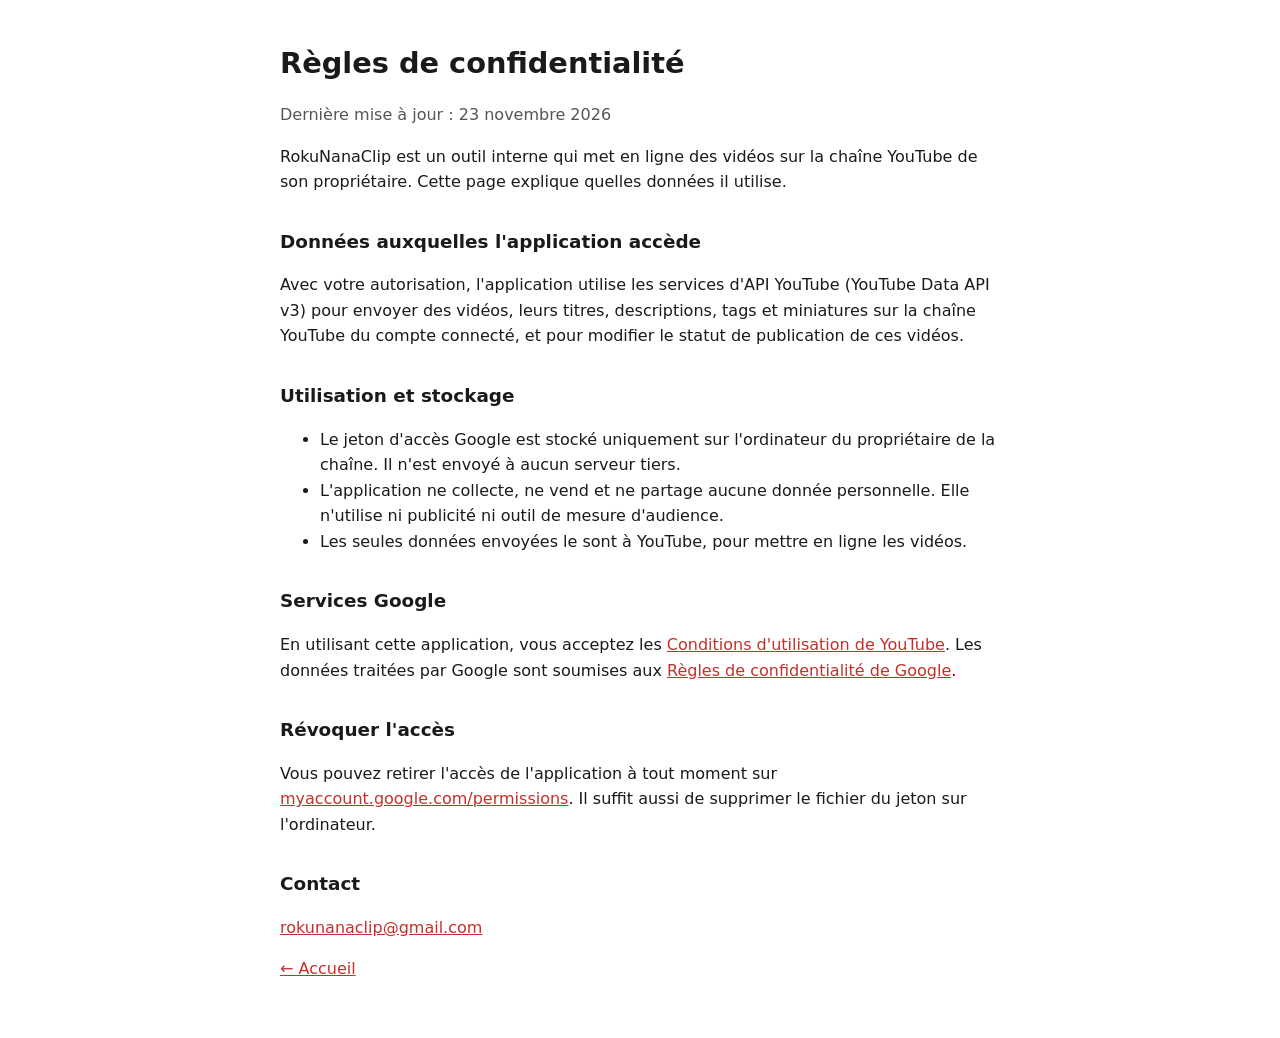
==== privacy.html @ c2d475ef "Home and privacy pages for the RokuNanaClip OAuth consent screen Co-Authored-By: Claude Opus 5.5 <no" ====
<!doctype html>
<html lang="fr"><head><meta charset="utf-8"><meta name="viewport" content="width=device-width,initial-scale=1">
<title>Confidentialité RokuNanaClip</title><link rel="stylesheet" href="style.css"></head>
<body><main>
<h1>Règles de confidentialité</h1>
<p class="muted">Dernière mise à jour : 23 novembre 2026</p>
<p>RokuNanaClip est un outil interne qui met en ligne des vidéos sur la chaîne YouTube de son propriétaire. Cette page explique quelles données il utilise.</p>
<h2>Données auxquelles l'application accède</h2>
<p>Avec votre autorisation, l'application utilise les services d'API YouTube (YouTube Data API v3) pour envoyer des vidéos, leurs titres, descriptions, tags et miniatures sur la chaîne YouTube du compte connecté, et pour modifier le statut de publication de ces vidéos.</p>
<h2>Utilisation et stockage</h2>
<ul>
<li>Le jeton d'accès Google est stocké uniquement sur l'ordinateur du propriétaire de la chaîne. Il n'est envoyé à aucun serveur tiers.</li>
<li>L'application ne collecte, ne vend et ne partage aucune donnée personnelle. Elle n'utilise ni publicité ni outil de mesure d'audience.</li>
<li>Les seules données envoyées le sont à YouTube, pour mettre en ligne les vidéos.</li>
</ul>
<h2>Services Google</h2>
<p>En utilisant cette application, vous acceptez les <a href="https://www.youtube.com/t/terms">Conditions d'utilisation de YouTube</a>. Les données traitées par Google sont soumises aux <a href="https://policies.google.com/privacy">Règles de confidentialité de Google</a>.</p>
<h2>Révoquer l'accès</h2>
<p>Vous pouvez retirer l'accès de l'application à tout moment sur <a href="https://myaccount.google.com/permissions">myaccount.google.com/permissions</a>. Il suffit aussi de supprimer le fichier du jeton sur l'ordinateur.</p>
<h2>Contact</h2>
<p><a href="mailto:rokunanaclip@gmail.com">rokunanaclip@gmail.com</a></p>
<p><a href="index.html">← Accueil</a></p>
</main></body></html>
---- style.css ----
:root{--bg:#fff;--fg:#1a1a1a;--muted:#555;--accent:#c4302b}
@media (prefers-color-scheme:dark){:root{--bg:#141414;--fg:#eee;--muted:#aaa;--accent:#ff5c55}}
body{margin:0;background:var(--bg);color:var(--fg);font:16px/1.6 system-ui,-apple-system,Segoe UI,Roboto,sans-serif}
main{max-width:720px;margin:0 auto;padding:40px 16px}
h1{font-size:1.8rem;margin:0 0 .5rem}h2{font-size:1.15rem;margin-top:2rem}
a{color:var(--accent)}p.muted,footer{color:var(--muted)}footer{margin-top:3rem;font-size:.9rem}
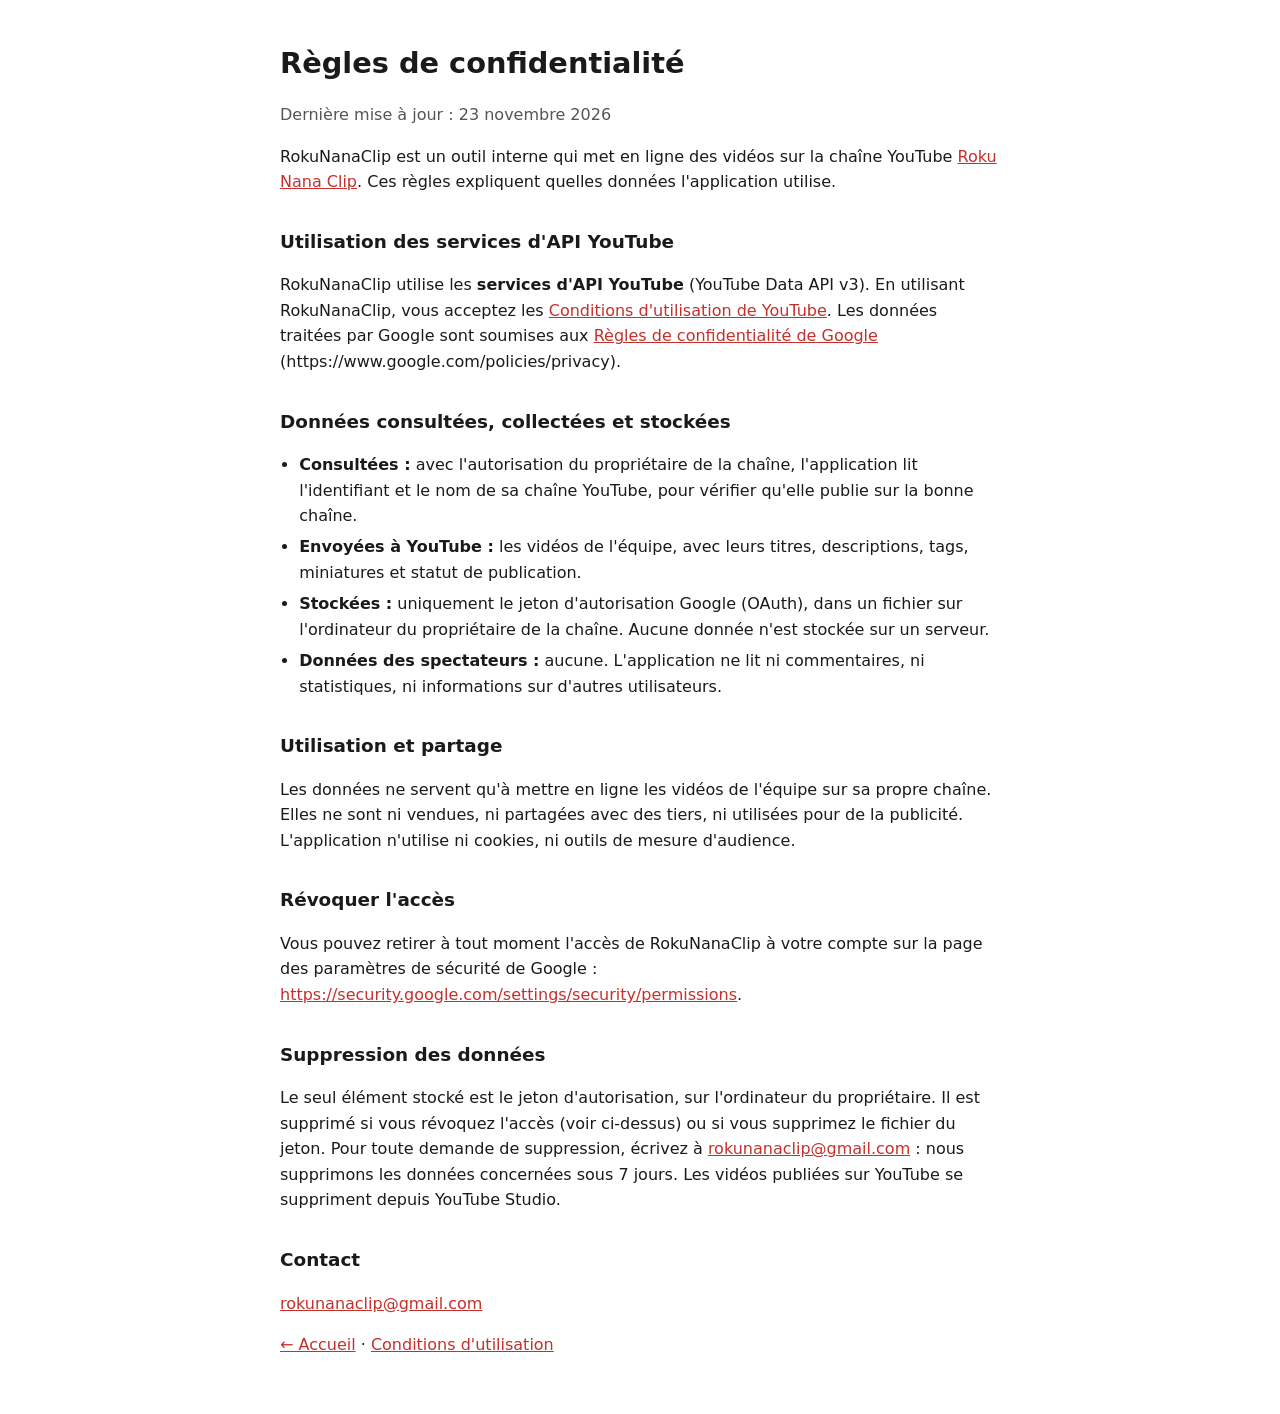
==== commit 57c9a397: "Privacy: YouTube API Services, Google privacy link, revocation, deletion; add terms page; YouTube li" ====
--- a/privacy.html
+++ b/privacy.html
@@ -4,20 +4,29 @@
 <body><main>
 <h1>Règles de confidentialité</h1>
 <p class="muted">Dernière mise à jour : 23 novembre 2026</p>
-<p>RokuNanaClip est un outil interne qui met en ligne des vidéos sur la chaîne YouTube de son propriétaire. Cette page explique quelles données il utilise.</p>
-<h2>Données auxquelles l'application accède</h2>
-<p>Avec votre autorisation, l'application utilise les services d'API YouTube (YouTube Data API v3) pour envoyer des vidéos, leurs titres, descriptions, tags et miniatures sur la chaîne YouTube du compte connecté, et pour modifier le statut de publication de ces vidéos.</p>
-<h2>Utilisation et stockage</h2>
+<p>RokuNanaClip est un outil interne qui met en ligne des vidéos sur la chaîne YouTube <a href="https://www.youtube.com/@rokunanaclip">Roku Nana Clip</a>. Ces règles expliquent quelles données l'application utilise.</p>
+
+<h2>Utilisation des services d'API YouTube</h2>
+<p>RokuNanaClip utilise les <strong>services d'API YouTube</strong> (YouTube Data API v3). En utilisant RokuNanaClip, vous acceptez les <a href="https://www.youtube.com/t/terms">Conditions d'utilisation de YouTube</a>. Les données traitées par Google sont soumises aux <a href="https://www.google.com/policies/privacy">Règles de confidentialité de Google</a> (https://www.google.com/policies/privacy).</p>
+
+<h2>Données consultées, collectées et stockées</h2>
 <ul>
-<li>Le jeton d'accès Google est stocké uniquement sur l'ordinateur du propriétaire de la chaîne. Il n'est envoyé à aucun serveur tiers.</li>
-<li>L'application ne collecte, ne vend et ne partage aucune donnée personnelle. Elle n'utilise ni publicité ni outil de mesure d'audience.</li>
-<li>Les seules données envoyées le sont à YouTube, pour mettre en ligne les vidéos.</li>
+<li><strong>Consultées :</strong> avec l'autorisation du propriétaire de la chaîne, l'application lit l'identifiant et le nom de sa chaîne YouTube, pour vérifier qu'elle publie sur la bonne chaîne.</li>
+<li><strong>Envoyées à YouTube :</strong> les vidéos de l'équipe, avec leurs titres, descriptions, tags, miniatures et statut de publication.</li>
+<li><strong>Stockées :</strong> uniquement le jeton d'autorisation Google (OAuth), dans un fichier sur l'ordinateur du propriétaire de la chaîne. Aucune donnée n'est stockée sur un serveur.</li>
+<li><strong>Données des spectateurs :</strong> aucune. L'application ne lit ni commentaires, ni statistiques, ni informations sur d'autres utilisateurs.</li>
 </ul>
-<h2>Services Google</h2>
-<p>En utilisant cette application, vous acceptez les <a href="https://www.youtube.com/t/terms">Conditions d'utilisation de YouTube</a>. Les données traitées par Google sont soumises aux <a href="https://policies.google.com/privacy">Règles de confidentialité de Google</a>.</p>
+
+<h2>Utilisation et partage</h2>
+<p>Les données ne servent qu'à mettre en ligne les vidéos de l'équipe sur sa propre chaîne. Elles ne sont ni vendues, ni partagées avec des tiers, ni utilisées pour de la publicité. L'application n'utilise ni cookies, ni outils de mesure d'audience.</p>
+
 <h2>Révoquer l'accès</h2>
-<p>Vous pouvez retirer l'accès de l'application à tout moment sur <a href="https://myaccount.google.com/permissions">myaccount.google.com/permissions</a>. Il suffit aussi de supprimer le fichier du jeton sur l'ordinateur.</p>
+<p>Vous pouvez retirer à tout moment l'accès de RokuNanaClip à votre compte sur la page des paramètres de sécurité de Google : <a href="https://security.google.com/settings/security/permissions">https://security.google.com/settings/security/permissions</a>.</p>
+
+<h2>Suppression des données</h2>
+<p>Le seul élément stocké est le jeton d'autorisation, sur l'ordinateur du propriétaire. Il est supprimé si vous révoquez l'accès (voir ci-dessus) ou si vous supprimez le fichier du jeton. Pour toute demande de suppression, écrivez à <a href="mailto:rokunanaclip@gmail.com">rokunanaclip@gmail.com</a> : nous supprimons les données concernées sous 7 jours. Les vidéos publiées sur YouTube se suppriment depuis YouTube Studio.</p>
+
 <h2>Contact</h2>
 <p><a href="mailto:rokunanaclip@gmail.com">rokunanaclip@gmail.com</a></p>
-<p><a href="index.html">← Accueil</a></p>
+<p><a href="index.html">← Accueil</a> · <a href="terms.html">Conditions d'utilisation</a></p>
 </main></body></html>
--- a/style.css
+++ b/style.css
@@ -4,3 +4,7 @@
 main{max-width:720px;margin:0 auto;padding:40px 16px}
 h1{font-size:1.8rem;margin:0 0 .5rem}h2{font-size:1.15rem;margin-top:2rem}
 a{color:var(--accent)}p.muted,footer{color:var(--muted)}footer{margin-top:3rem;font-size:.9rem}
+.yt a{display:inline-flex;align-items:center;gap:.5rem;font-weight:600;color:var(--fg);text-decoration:none}
+.ytlogo{width:34px;height:24px}
+nav.links{margin-top:1.5rem;font-weight:600}
+ul{padding-left:1.2rem}li{margin:.35rem 0}
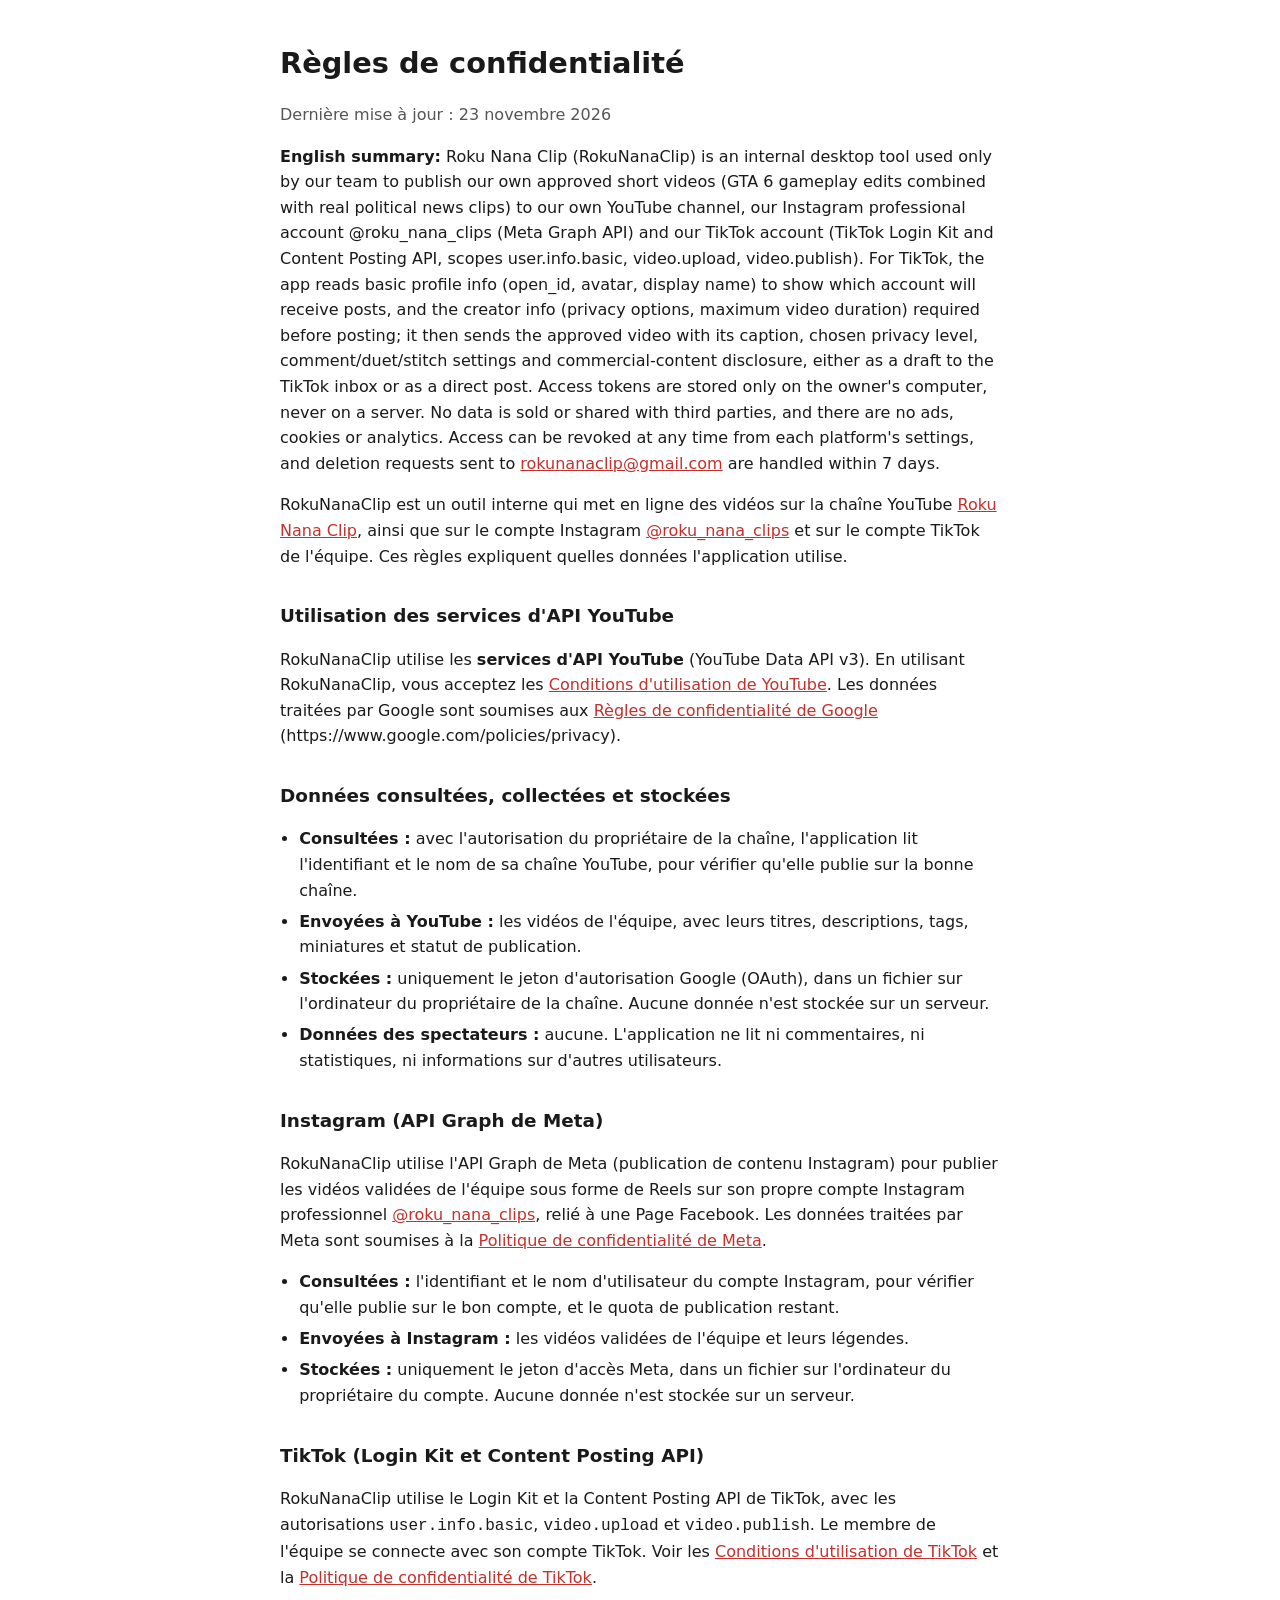
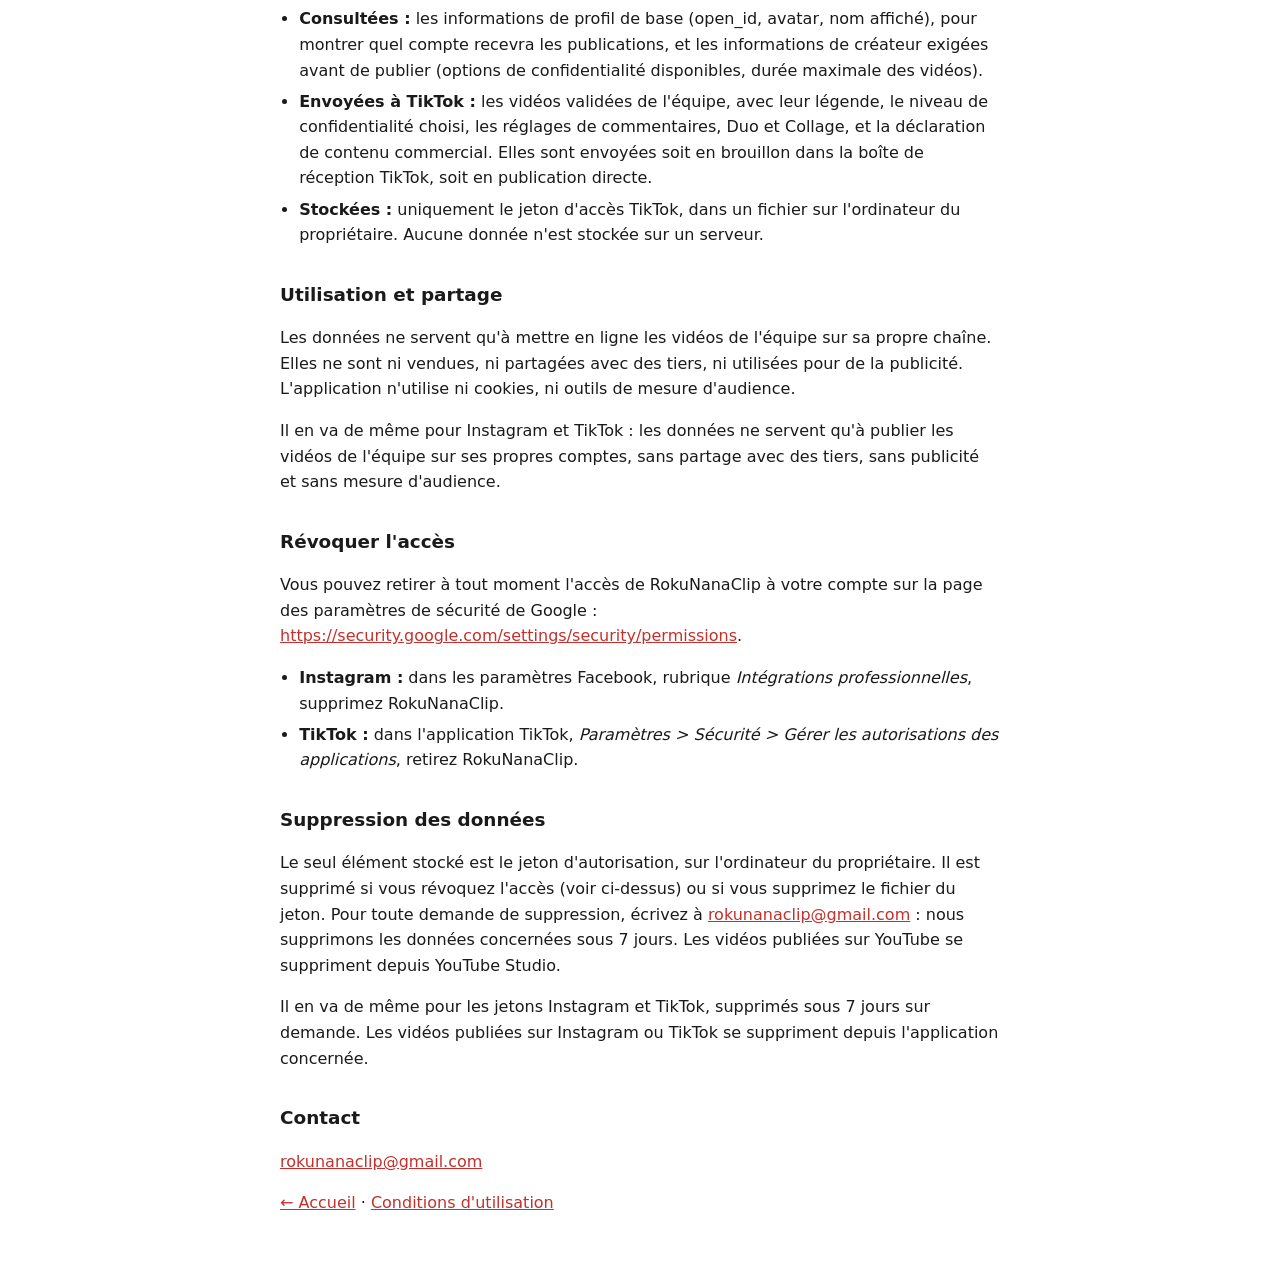
==== commit 06b520c4: "Add Instagram and TikTok to privacy policy and terms Extend privacy.html, terms.html and index.html " ====
--- a/privacy.html
+++ b/privacy.html
@@ -4,7 +4,8 @@
 <body><main>
 <h1>Règles de confidentialité</h1>
 <p class="muted">Dernière mise à jour : 23 novembre 2026</p>
-<p>RokuNanaClip est un outil interne qui met en ligne des vidéos sur la chaîne YouTube <a href="https://www.youtube.com/@rokunanaclip">Roku Nana Clip</a>. Ces règles expliquent quelles données l'application utilise.</p>
+<p lang="en"><strong>English summary:</strong> Roku Nana Clip (RokuNanaClip) is an internal desktop tool used only by our team to publish our own approved short videos (GTA 6 gameplay edits combined with real political news clips) to our own YouTube channel, our Instagram professional account @roku_nana_clips (Meta Graph API) and our TikTok account (TikTok Login Kit and Content Posting API, scopes user.info.basic, video.upload, video.publish). For TikTok, the app reads basic profile info (open_id, avatar, display name) to show which account will receive posts, and the creator info (privacy options, maximum video duration) required before posting; it then sends the approved video with its caption, chosen privacy level, comment/duet/stitch settings and commercial-content disclosure, either as a draft to the TikTok inbox or as a direct post. Access tokens are stored only on the owner's computer, never on a server. No data is sold or shared with third parties, and there are no ads, cookies or analytics. Access can be revoked at any time from each platform's settings, and deletion requests sent to <a href="mailto:rokunanaclip@gmail.com">rokunanaclip@gmail.com</a> are handled within 7 days.</p>
+<p>RokuNanaClip est un outil interne qui met en ligne des vidéos sur la chaîne YouTube <a href="https://www.youtube.com/@rokunanaclip">Roku Nana Clip</a>, ainsi que sur le compte Instagram <a href="https://www.instagram.com/roku_nana_clips/">@roku_nana_clips</a> et sur le compte TikTok de l'équipe. Ces règles expliquent quelles données l'application utilise.</p>
 
 <h2>Utilisation des services d'API YouTube</h2>
 <p>RokuNanaClip utilise les <strong>services d'API YouTube</strong> (YouTube Data API v3). En utilisant RokuNanaClip, vous acceptez les <a href="https://www.youtube.com/t/terms">Conditions d'utilisation de YouTube</a>. Les données traitées par Google sont soumises aux <a href="https://www.google.com/policies/privacy">Règles de confidentialité de Google</a> (https://www.google.com/policies/privacy).</p>
@@ -17,14 +18,36 @@
 <li><strong>Données des spectateurs :</strong> aucune. L'application ne lit ni commentaires, ni statistiques, ni informations sur d'autres utilisateurs.</li>
 </ul>
 
+<h2>Instagram (API Graph de Meta)</h2>
+<p>RokuNanaClip utilise l'API Graph de Meta (publication de contenu Instagram) pour publier les vidéos validées de l'équipe sous forme de Reels sur son propre compte Instagram professionnel <a href="https://www.instagram.com/roku_nana_clips/">@roku_nana_clips</a>, relié à une Page Facebook. Les données traitées par Meta sont soumises à la <a href="https://www.facebook.com/privacy/policy">Politique de confidentialité de Meta</a>.</p>
+<ul>
+<li><strong>Consultées :</strong> l'identifiant et le nom d'utilisateur du compte Instagram, pour vérifier qu'elle publie sur le bon compte, et le quota de publication restant.</li>
+<li><strong>Envoyées à Instagram :</strong> les vidéos validées de l'équipe et leurs légendes.</li>
+<li><strong>Stockées :</strong> uniquement le jeton d'accès Meta, dans un fichier sur l'ordinateur du propriétaire du compte. Aucune donnée n'est stockée sur un serveur.</li>
+</ul>
+
+<h2>TikTok (Login Kit et Content Posting API)</h2>
+<p>RokuNanaClip utilise le Login Kit et la Content Posting API de TikTok, avec les autorisations <code>user.info.basic</code>, <code>video.upload</code> et <code>video.publish</code>. Le membre de l'équipe se connecte avec son compte TikTok. Voir les <a href="https://www.tiktok.com/legal/terms-of-service">Conditions d'utilisation de TikTok</a> et la <a href="https://www.tiktok.com/legal/privacy-policy">Politique de confidentialité de TikTok</a>.</p>
+<ul>
+<li><strong>Consultées :</strong> les informations de profil de base (open_id, avatar, nom affiché), pour montrer quel compte recevra les publications, et les informations de créateur exigées avant de publier (options de confidentialité disponibles, durée maximale des vidéos).</li>
+<li><strong>Envoyées à TikTok :</strong> les vidéos validées de l'équipe, avec leur légende, le niveau de confidentialité choisi, les réglages de commentaires, Duo et Collage, et la déclaration de contenu commercial. Elles sont envoyées soit en brouillon dans la boîte de réception TikTok, soit en publication directe.</li>
+<li><strong>Stockées :</strong> uniquement le jeton d'accès TikTok, dans un fichier sur l'ordinateur du propriétaire. Aucune donnée n'est stockée sur un serveur.</li>
+</ul>
+
 <h2>Utilisation et partage</h2>
 <p>Les données ne servent qu'à mettre en ligne les vidéos de l'équipe sur sa propre chaîne. Elles ne sont ni vendues, ni partagées avec des tiers, ni utilisées pour de la publicité. L'application n'utilise ni cookies, ni outils de mesure d'audience.</p>
+<p>Il en va de même pour Instagram et TikTok : les données ne servent qu'à publier les vidéos de l'équipe sur ses propres comptes, sans partage avec des tiers, sans publicité et sans mesure d'audience.</p>
 
 <h2>Révoquer l'accès</h2>
 <p>Vous pouvez retirer à tout moment l'accès de RokuNanaClip à votre compte sur la page des paramètres de sécurité de Google : <a href="https://security.google.com/settings/security/permissions">https://security.google.com/settings/security/permissions</a>.</p>
+<ul>
+<li><strong>Instagram :</strong> dans les paramètres Facebook, rubrique <em>Intégrations professionnelles</em>, supprimez RokuNanaClip.</li>
+<li><strong>TikTok :</strong> dans l'application TikTok, <em>Paramètres &gt; Sécurité &gt; Gérer les autorisations des applications</em>, retirez RokuNanaClip.</li>
+</ul>
 
 <h2>Suppression des données</h2>
 <p>Le seul élément stocké est le jeton d'autorisation, sur l'ordinateur du propriétaire. Il est supprimé si vous révoquez l'accès (voir ci-dessus) ou si vous supprimez le fichier du jeton. Pour toute demande de suppression, écrivez à <a href="mailto:rokunanaclip@gmail.com">rokunanaclip@gmail.com</a> : nous supprimons les données concernées sous 7 jours. Les vidéos publiées sur YouTube se suppriment depuis YouTube Studio.</p>
+<p>Il en va de même pour les jetons Instagram et TikTok, supprimés sous 7 jours sur demande. Les vidéos publiées sur Instagram ou TikTok se suppriment depuis l'application concernée.</p>
 
 <h2>Contact</h2>
 <p><a href="mailto:rokunanaclip@gmail.com">rokunanaclip@gmail.com</a></p>
